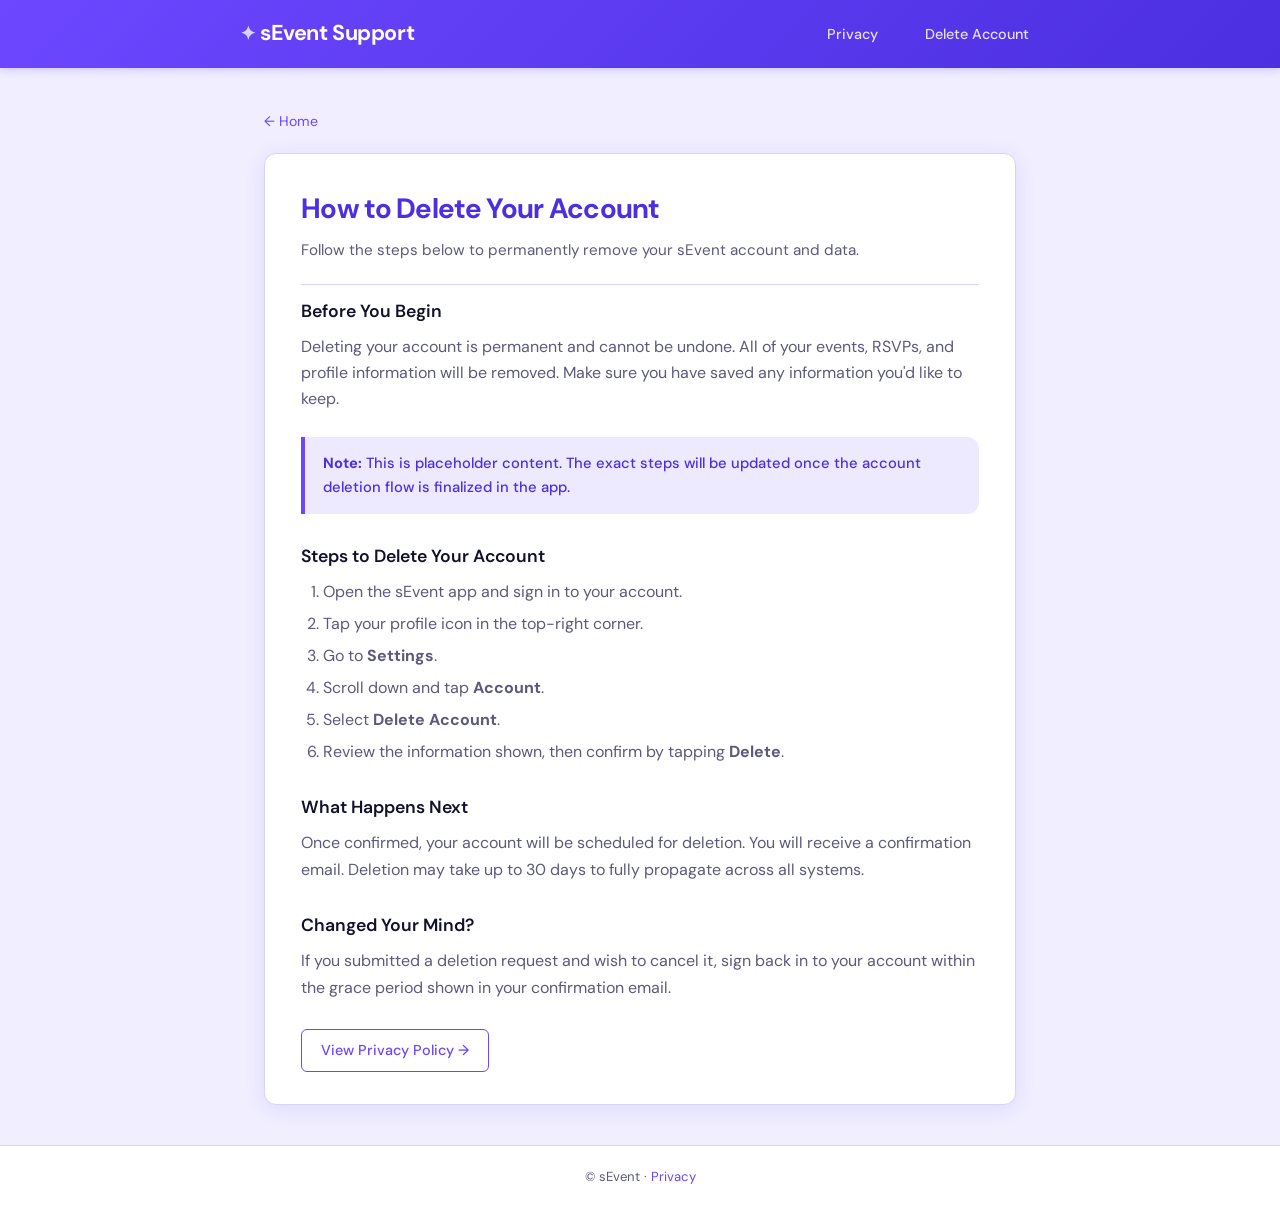
==== how-to-delete-account/index.html @ ee98112b "copilot fix of pages" ====
<!DOCTYPE html>
<html lang="en">
<head>
  <meta charset="UTF-8" />
  <meta name="viewport" content="width=device-width, initial-scale=1.0" />
  <title>How to Delete Your Account - sEvent Support</title>
  <link rel="stylesheet" href="../assets/css/style.css" />
</head>
<body>

  <header>
    <div class="header-inner">
      <a href="../" class="logo">sEvent Support</a>
      <nav>
        <a href="../privacy/">Privacy</a>
        <a href="./">Delete Account</a>
      </nav>
    </div>
  </header>

  <main>
    <a href="../" class="back-link">&#8592; Home</a>

    <div class="card">
      <h1 class="page-title">How to Delete Your Account</h1>
      <p class="page-subtitle">Follow the steps below to permanently remove your sEvent account and data.</p>

      <h2>Before You Begin</h2>
      <p>
        Deleting your account is permanent and cannot be undone. All of your events, RSVPs, and profile
        information will be removed. Make sure you have saved any information you'd like to keep.
      </p>

      <div class="callout">
        <strong>Note:</strong> This is placeholder content. The exact steps will be updated once the
        account deletion flow is finalized in the app.
      </div>

      <h2>Steps to Delete Your Account</h2>
      <ol>
        <li>Open the sEvent app and sign in to your account.</li>
        <li>Tap your profile icon in the top-right corner.</li>
        <li>Go to <strong>Settings</strong>.</li>
        <li>Scroll down and tap <strong>Account</strong>.</li>
        <li>Select <strong>Delete Account</strong>.</li>
        <li>Review the information shown, then confirm by tapping <strong>Delete</strong>.</li>
      </ol>

      <h2>What Happens Next</h2>
      <p>
        Once confirmed, your account will be scheduled for deletion. You will receive a confirmation
        email. Deletion may take up to 30 days to fully propagate across all systems.
      </p>

      <h2>Changed Your Mind?</h2>
      <p>
        If you submitted a deletion request and wish to cancel it, sign back in to your account within
        the grace period shown in your confirmation email.
      </p>

      <a href="../privacy/" class="btn btn-outline">View Privacy Policy &rarr;</a>
    </div>
  </main>

  <footer>
    &copy; sEvent &middot; <a href="../privacy/">Privacy</a>
  </footer>

</body>
</html>
---- assets/css/style.css ----
/* sEvent Support – shared styles */

@import url('https://fonts.googleapis.com/css2?family=DM+Sans:ital,opsz,wght@0,9..40,400;0,9..40,500;0,9..40,700;1,9..40,400&display=swap');

*, *::before, *::after {
  box-sizing: border-box;
  margin: 0;
  padding: 0;
}

:root {
  --color-primary: #6c47ff;
  --color-primary-dark: #4b2fe0;
  --color-accent: #ff6b6b;
  --color-bg: #f0eeff;
  --color-surface: #ffffff;
  --color-text: #12112a;
  --color-text-muted: #5c5a7a;
  --color-border: #d8d4f5;
  --font-sans: "DM Sans", -apple-system, BlinkMacSystemFont, "Segoe UI", Roboto, sans-serif;
  --radius: 12px;
  --shadow: 0 4px 20px rgba(108, 71, 255, 0.12);
}

body {
  font-family: var(--font-sans);
  background: var(--color-bg);
  color: var(--color-text);
  line-height: 1.65;
  min-height: 100vh;
  display: flex;
  flex-direction: column;
}

/* ── Header ─────────────────────────────────────────── */
header {
  background: linear-gradient(135deg, var(--color-primary) 0%, var(--color-primary-dark) 100%);
  color: #fff;
  padding: 1rem 1.5rem;
  box-shadow: 0 2px 8px rgba(108, 71, 255, 0.25);
}

header .header-inner {
  max-width: 800px;
  margin: 0 auto;
  display: flex;
  align-items: center;
  gap: 0.75rem;
}

header .logo {
  font-size: 1.35rem;
  font-weight: 700;
  text-decoration: none;
  color: #fff;
  letter-spacing: -0.02em;
}

header .logo::before {
  content: "✦ ";
  font-size: 0.9em;
  opacity: 0.75;
}

header nav {
  margin-left: auto;
}

header nav a {
  color: rgba(255, 255, 255, 0.85);
  text-decoration: none;
  font-size: 0.9rem;
  font-weight: 500;
  margin-left: 1.25rem;
  padding: 0.3rem 0.7rem;
  border-radius: 6px;
  transition: background 0.15s, color 0.15s;
}

header nav a:hover {
  color: #fff;
  background: rgba(255, 255, 255, 0.15);
}

/* ── Main content ────────────────────────────────────── */
main {
  flex: 1;
  max-width: 800px;
  width: 100%;
  margin: 2.5rem auto;
  padding: 0 1.5rem;
}

/* ── Card ────────────────────────────────────────────── */
.card {
  background: var(--color-surface);
  border: 1px solid var(--color-border);
  border-radius: var(--radius);
  box-shadow: var(--shadow);
  padding: 2rem 2.25rem;
}

.card a {
  color: var(--color-primary);
  text-decoration: none;
  font-weight: 500;
}

.card a:hover {
  text-decoration: underline;
}

/* ── Typography ──────────────────────────────────────── */
.page-title {
  font-size: 1.75rem;
  font-weight: 700;
  letter-spacing: -0.025em;
  margin-bottom: 0.4rem;
  color: var(--color-primary-dark);
}

.page-subtitle {
  color: var(--color-text-muted);
  font-size: 0.95rem;
  margin-bottom: 2rem;
  padding-bottom: 1.25rem;
  border-bottom: 1px solid var(--color-border);
}

.card h2 {
  font-size: 1.1rem;
  font-weight: 600;
  margin-top: 1.75rem;
  margin-bottom: 0.5rem;
  color: var(--color-text);
}

.card h2:first-of-type {
  margin-top: 0;
}

.card p {
  color: var(--color-text-muted);
  margin-bottom: 0.75rem;
}

.card ul,
.card ol {
  padding-left: 1.4rem;
  color: var(--color-text-muted);
  margin-bottom: 0.75rem;
}

.card li {
  margin-bottom: 0.35rem;
}

/* ── Callout / Info box ──────────────────────────────── */
.callout {
  background: #ede9ff;
  border-left: 4px solid var(--color-primary);
  border-radius: 0 var(--radius) var(--radius) 0;
  padding: 0.9rem 1.1rem;
  margin: 1.5rem 0;
  font-size: 0.92rem;
  color: var(--color-primary-dark);
  font-weight: 500;
}

/* ── Button ──────────────────────────────────────────── */
.btn {
  display: inline-flex;
  align-items: center;
  gap: 0.4rem;
  background: var(--color-primary);
  color: #fff;
  text-decoration: none;
  padding: 0.55rem 1.2rem;
  border-radius: 6px;
  font-size: 0.9rem;
  font-weight: 500;
  transition: background 0.15s;
  margin-top: 1rem;
}

.btn:hover {
  background: var(--color-primary-dark);
}

.btn-outline {
  background: transparent;
  border: 1.5px solid var(--color-primary);
  color: var(--color-primary);
}

.btn-outline:hover {
  background: var(--color-primary);
  color: #fff;
}

/* ── Back link ───────────────────────────────────────── */
.back-link {
  display: inline-flex;
  align-items: center;
  gap: 0.3rem;
  color: var(--color-primary);
  text-decoration: none;
  font-size: 0.88rem;
  margin-bottom: 1.25rem;
}

.back-link:hover {
  text-decoration: underline;
}

/* ── Footer ──────────────────────────────────────────── */
footer {
  background: var(--color-surface);
  border-top: 1px solid var(--color-border);
  padding: 1.25rem 1.5rem;
  text-align: center;
  font-size: 0.82rem;
  color: var(--color-text-muted);
}

footer a {
  color: var(--color-primary);
  text-decoration: none;
}

footer a:hover {
  text-decoration: underline;
}

/* ── Responsive ──────────────────────────────────────── */
@media (max-width: 600px) {
  .card {
    padding: 1.25rem 1rem;
  }

  .page-title {
    font-size: 1.4rem;
  }
}
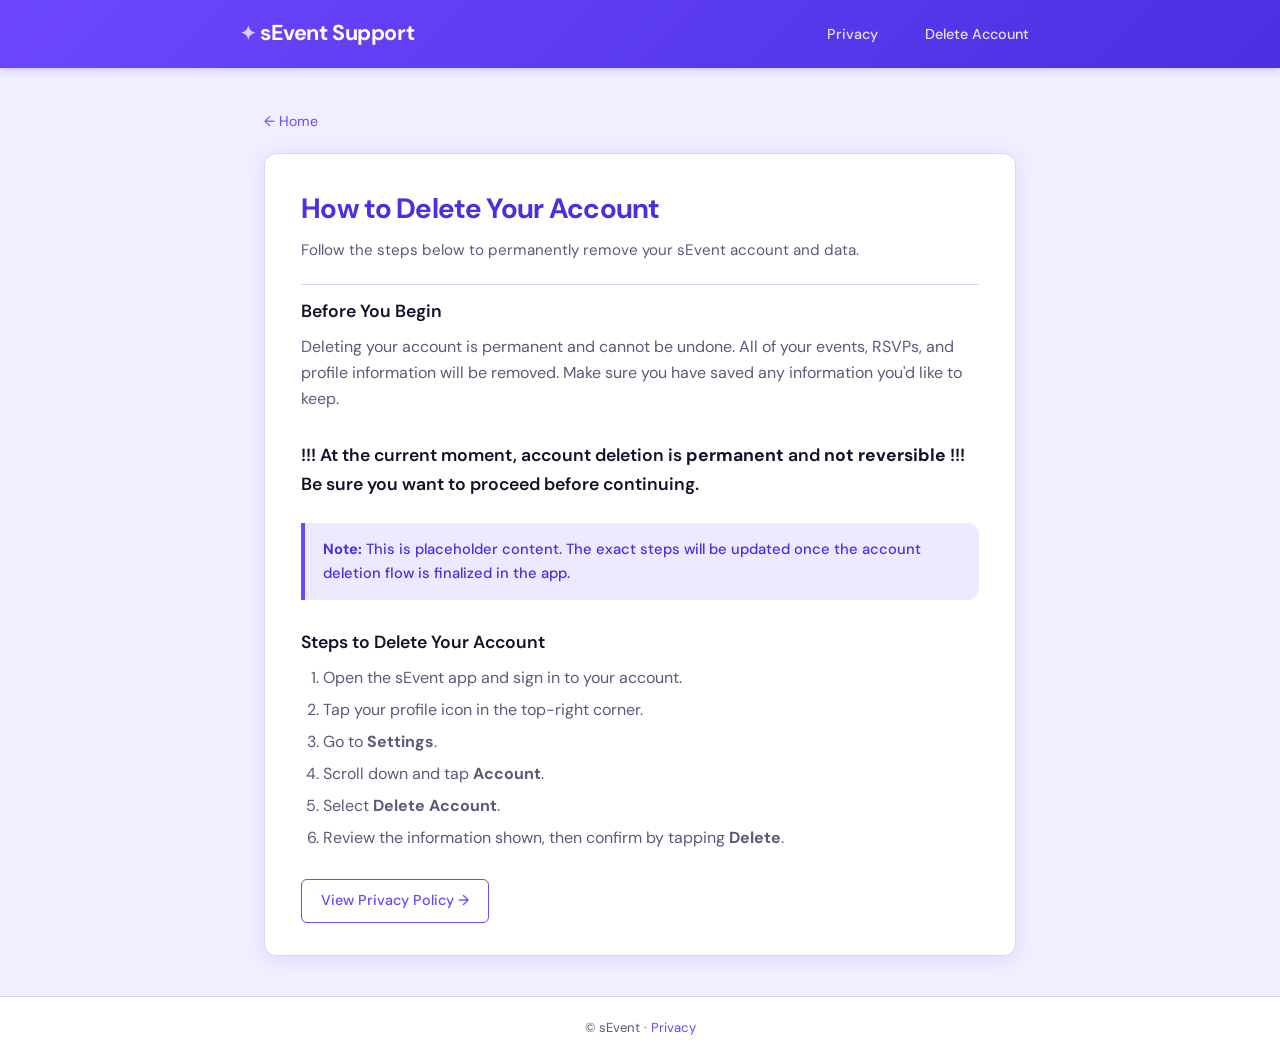
==== commit 4c080c56: "update account deletion" ====
--- a/how-to-delete-account/index.html
+++ b/how-to-delete-account/index.html
@@ -1,70 +1,75 @@
 <!DOCTYPE html>
 <html lang="en">
+
 <head>
-  <meta charset="UTF-8" />
-  <meta name="viewport" content="width=device-width, initial-scale=1.0" />
-  <title>How to Delete Your Account - sEvent Support</title>
-  <link rel="stylesheet" href="../assets/css/style.css" />
+    <meta charset="UTF-8" />
+    <meta name="viewport" content="width=device-width, initial-scale=1.0" />
+    <title>How to Delete Your Account - sEvent Support</title>
+    <link rel="stylesheet" href="../assets/css/style.css" />
 </head>
+
 <body>
 
-  <header>
-    <div class="header-inner">
-      <a href="../" class="logo">sEvent Support</a>
-      <nav>
-        <a href="../privacy/">Privacy</a>
-        <a href="./">Delete Account</a>
-      </nav>
-    </div>
-  </header>
+    <header>
+        <div class="header-inner">
+            <a href="../" class="logo">sEvent Support</a>
+            <nav>
+                <a href="../privacy/">Privacy</a>
+                <a href="./">Delete Account</a>
+            </nav>
+        </div>
+    </header>
 
-  <main>
-    <a href="../" class="back-link">&#8592; Home</a>
+    <main>
+        <a href="../" class="back-link">&#8592; Home</a>
 
-    <div class="card">
-      <h1 class="page-title">How to Delete Your Account</h1>
-      <p class="page-subtitle">Follow the steps below to permanently remove your sEvent account and data.</p>
+        <div class="card">
+            <h1 class="page-title">How to Delete Your Account</h1>
+            <p class="page-subtitle">Follow the steps below to permanently remove your sEvent account and data.</p>
 
-      <h2>Before You Begin</h2>
-      <p>
-        Deleting your account is permanent and cannot be undone. All of your events, RSVPs, and profile
-        information will be removed. Make sure you have saved any information you'd like to keep.
-      </p>
+            <h2>Before You Begin</h2>
+            <p>
+                Deleting your account is permanent and cannot be undone. All of your events, RSVPs, and profile
+                information will be removed. Make sure you have saved any information you'd like to keep.
+            </p>
 
-      <div class="callout">
-        <strong>Note:</strong> This is placeholder content. The exact steps will be updated once the
-        account deletion flow is finalized in the app.
-      </div>
+            <h2>!!! At the current moment, account deletion is <b>permanent</b> and <b>not reversible</b> !!! <br>Be sure you want to proceed before continuing.</h2>
 
-      <h2>Steps to Delete Your Account</h2>
-      <ol>
-        <li>Open the sEvent app and sign in to your account.</li>
-        <li>Tap your profile icon in the top-right corner.</li>
-        <li>Go to <strong>Settings</strong>.</li>
-        <li>Scroll down and tap <strong>Account</strong>.</li>
-        <li>Select <strong>Delete Account</strong>.</li>
-        <li>Review the information shown, then confirm by tapping <strong>Delete</strong>.</li>
-      </ol>
+            <div class="callout">
+                <strong>Note:</strong> This is placeholder content. The exact steps will be updated once the
+                account deletion flow is finalized in the app.
+            </div>
 
-      <h2>What Happens Next</h2>
-      <p>
-        Once confirmed, your account will be scheduled for deletion. You will receive a confirmation
-        email. Deletion may take up to 30 days to fully propagate across all systems.
-      </p>
+            <h2>Steps to Delete Your Account</h2>
+            <ol>
+                <li>Open the sEvent app and sign in to your account.</li>
+                <li>Tap your profile icon in the top-right corner.</li>
+                <li>Go to <strong>Settings</strong>.</li>
+                <li>Scroll down and tap <strong>Account</strong>.</li>
+                <li>Select <strong>Delete Account</strong>.</li>
+                <li>Review the information shown, then confirm by tapping <strong>Delete</strong>.</li>
+            </ol>
 
-      <h2>Changed Your Mind?</h2>
-      <p>
-        If you submitted a deletion request and wish to cancel it, sign back in to your account within
-        the grace period shown in your confirmation email.
-      </p>
+            <!-- <h2>What Happens Next</h2>
+            <p>
+                Once confirmed, your account will be scheduled for deletion. You will receive a confirmation
+                email. Deletion may take up to 30 days to fully propagate across all systems.
+            </p>
 
-      <a href="../privacy/" class="btn btn-outline">View Privacy Policy &rarr;</a>
-    </div>
-  </main>
+            <h2>Changed Your Mind?</h2>
+            <p>
+                If you submitted a deletion request and wish to cancel it, sign back in to your account within
+                the grace period shown in your confirmation email.
+            </p> -->
 
-  <footer>
-    &copy; sEvent &middot; <a href="../privacy/">Privacy</a>
-  </footer>
+            <a href="../privacy/" class="btn btn-outline">View Privacy Policy &rarr;</a>
+        </div>
+    </main>
+
+    <footer>
+        &copy; sEvent &middot; <a href="../privacy/">Privacy</a>
+    </footer>
 
 </body>
+
 </html>
